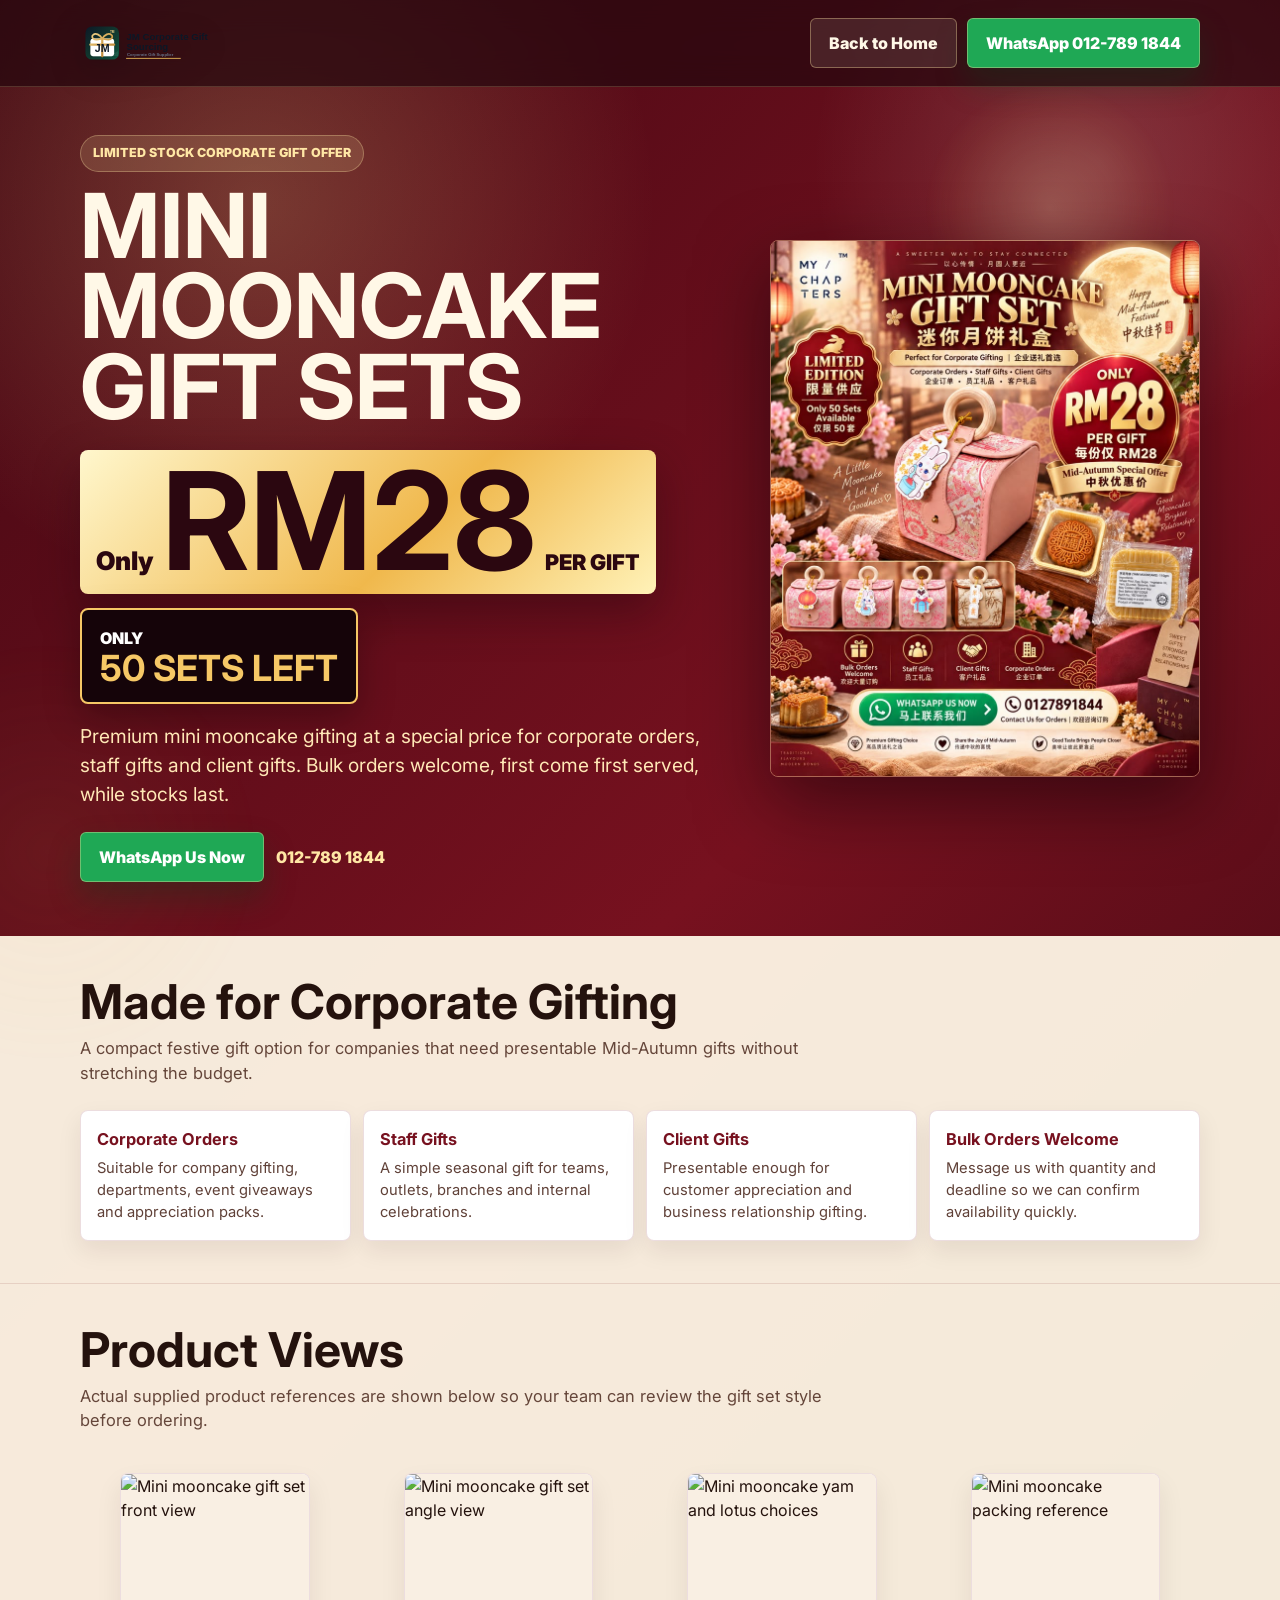
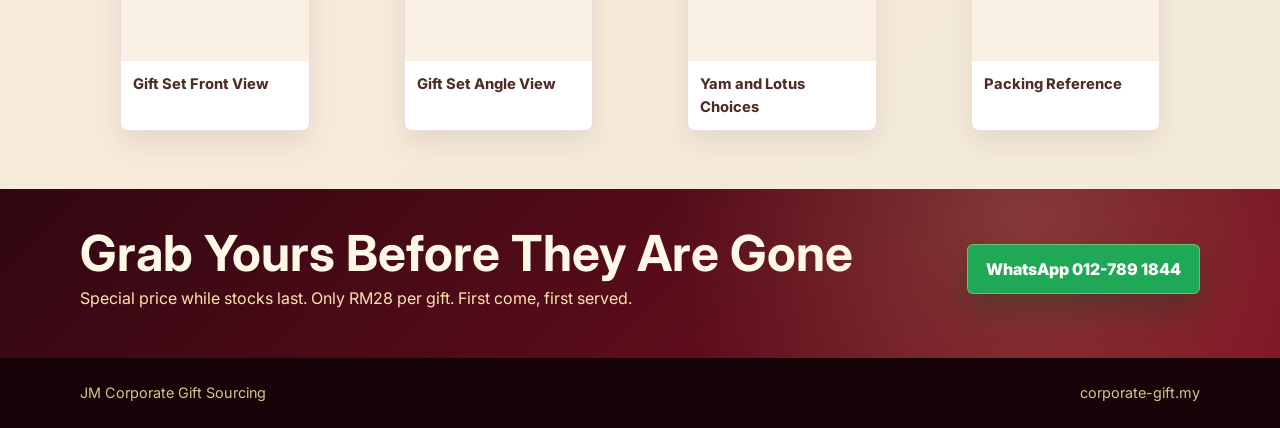
==== mooncake.html @ f796408e "Add files via upload" ====
<!doctype html>
<html lang="en">
<head>
  <meta charset="utf-8">
  <meta name="viewport" content="width=device-width, initial-scale=1">
  <meta name="theme-color" content="#7a1020">
  <title>Mini Mooncake Gift Sets RM28 | Corporate Gifting Malaysia</title>
  <meta name="description" content="Mini mooncake gift sets for corporate orders, staff gifts and client gifts. Special price only RM28 per gift, limited stock while stocks last.">
  <meta name="robots" content="index, follow">
  <link rel="canonical" href="https://corporate-gift.my/mooncake.html">
  <meta property="og:type" content="website">
  <meta property="og:site_name" content="JM Corporate Gift Sourcing">
  <meta property="og:locale" content="en_MY">
  <meta property="og:title" content="Mini Mooncake Gift Sets RM28">
  <meta property="og:description" content="Premium mini mooncake gift sets for corporate orders. Only 50 sets left, only RM28 per gift.">
  <meta property="og:url" content="https://corporate-gift.my/mooncake.html">
  <meta property="og:image" content="https://corporate-gift.my/Poster.jpeg">
  <meta property="og:image:width" content="864">
  <meta property="og:image:height" content="1080">
  <meta name="twitter:card" content="summary_large_image">
  <meta name="twitter:title" content="Mini Mooncake Gift Sets RM28">
  <meta name="twitter:description" content="Corporate mooncake gifting offer. Only RM28 per gift while stocks last.">
  <meta name="twitter:image" content="https://corporate-gift.my/Poster.jpeg">
  <link rel="icon" type="image/svg+xml" href="brand-logo.svg">
  <link rel="apple-touch-icon" href="brand-logo-256.png">
  <link rel="preconnect" href="https://fonts.googleapis.com">
  <link rel="preconnect" href="https://fonts.gstatic.com" crossorigin>
  <link href="https://fonts.googleapis.com/css2?family=Inter:wght@400;500;600;700;800;900&display=swap" rel="stylesheet">
  <style>
    :root {
      color-scheme: dark;
      --burgundy: #77111f;
      --deep: #2b0710;
      --gold: #f6c866;
      --soft-gold: #ffe7a5;
      --cream: #fff8e7;
      --muted: #f2d8aa;
      --ink: #24120d;
      --green: #1fa855;
    }

    * {
      box-sizing: border-box;
    }

    html {
      scroll-behavior: smooth;
    }

    body {
      margin: 0;
      font-family: Inter, system-ui, -apple-system, BlinkMacSystemFont, "Segoe UI", sans-serif;
      line-height: 1.5;
      color: var(--cream);
      overflow-x: hidden;
      background:
        radial-gradient(circle at 20% 10%, rgba(255, 224, 144, 0.22), transparent 25rem),
        radial-gradient(circle at 86% 8%, rgba(255, 248, 231, 0.16), transparent 18rem),
        linear-gradient(135deg, #430813 0%, var(--burgundy) 48%, #2d070e 100%);
    }

    a {
      color: inherit;
    }

    img {
      display: block;
      max-width: 100%;
      height: auto;
    }

    .page-shell {
      min-height: 100vh;
      overflow: hidden;
      position: relative;
    }

    .page-shell::before,
    .page-shell::after {
      content: "";
      position: fixed;
      inset: auto;
      pointer-events: none;
      border-radius: 999px;
      filter: blur(1px);
      opacity: 0.24;
    }

    .page-shell::before {
      width: 16rem;
      height: 16rem;
      right: 8vw;
      top: 5rem;
      background: radial-gradient(circle, rgba(255, 240, 180, 0.86), rgba(255, 208, 102, 0.18) 54%, transparent 70%);
    }

    .page-shell::after {
      width: 28rem;
      height: 28rem;
      left: -11rem;
      bottom: -11rem;
      background: radial-gradient(circle, rgba(246, 200, 102, 0.25), transparent 70%);
    }

    .container {
      width: min(1120px, calc(100% - 32px));
      margin: 0 auto;
      position: relative;
      z-index: 1;
    }

    .site-header {
      padding: 18px 0;
      border-bottom: 1px solid rgba(255, 231, 165, 0.18);
      background: rgba(38, 7, 14, 0.72);
      backdrop-filter: blur(16px);
    }

    .header-inner {
      display: flex;
      align-items: center;
      justify-content: space-between;
      gap: 18px;
    }

    .brand {
      display: inline-flex;
      align-items: center;
      gap: 12px;
      text-decoration: none;
      min-width: 0;
    }

    .brand img {
      width: 178px;
      max-width: 52vw;
      filter: drop-shadow(0 8px 18px rgba(0, 0, 0, 0.24));
    }

    .header-actions {
      display: flex;
      align-items: center;
      gap: 10px;
    }

    .button {
      display: inline-flex;
      align-items: center;
      justify-content: center;
      min-height: 46px;
      padding: 12px 18px;
      border-radius: 6px;
      border: 1px solid rgba(255, 231, 165, 0.36);
      text-decoration: none;
      font-weight: 850;
      letter-spacing: 0;
      white-space: nowrap;
      transition: transform 160ms ease, box-shadow 160ms ease, background 160ms ease;
    }

    .button:hover,
    .button:focus-visible {
      transform: translateY(-1px);
    }

    .button-primary {
      background: var(--green);
      color: white;
      box-shadow: 0 16px 32px rgba(4, 67, 29, 0.3);
    }

    .button-secondary {
      background: rgba(255, 248, 231, 0.1);
      color: var(--cream);
    }

    .hero {
      padding: 48px 0 54px;
    }

    .hero-grid {
      display: grid;
      grid-template-columns: minmax(0, 1.02fr) minmax(320px, 0.72fr);
      gap: clamp(28px, 5vw, 58px);
      align-items: center;
    }

    .hero-grid > * {
      min-width: 0;
    }

    .eyebrow {
      display: inline-flex;
      align-items: center;
      gap: 8px;
      margin: 0 0 14px;
      padding: 8px 12px;
      border-radius: 999px;
      background: rgba(255, 231, 165, 0.14);
      border: 1px solid rgba(255, 231, 165, 0.3);
      color: var(--soft-gold);
      font-size: 0.78rem;
      font-weight: 850;
      text-transform: uppercase;
    }

    h1 {
      margin: 0;
      max-width: 780px;
      font-size: clamp(2.7rem, 7vw, 5.8rem);
      line-height: 0.9;
      letter-spacing: 0;
      text-transform: uppercase;
    }

    h1 span {
      display: block;
    }

    .price-row {
      display: flex;
      align-items: end;
      gap: 14px;
      flex-wrap: wrap;
      margin: 22px 0 18px;
    }

    .price {
      display: inline-flex;
      align-items: baseline;
      gap: 8px;
      color: var(--deep);
      background: linear-gradient(135deg, #fff7cd, #f0b84c 58%, #fff2b8);
      padding: 10px 16px 12px;
      border-radius: 8px;
      box-shadow: 0 18px 46px rgba(42, 7, 16, 0.46);
      font-weight: 950;
      line-height: 0.9;
    }

    .price small {
      font-size: clamp(1rem, 3vw, 1.6rem);
    }

    .price strong {
      font-size: clamp(4rem, 12vw, 8.5rem);
      letter-spacing: 0;
    }

    .price span {
      display: block;
      max-width: 6rem;
      font-size: clamp(0.95rem, 2.2vw, 1.35rem);
      line-height: 1;
      text-transform: uppercase;
    }

    .stock-badge {
      display: inline-flex;
      flex-direction: column;
      justify-content: center;
      min-height: 96px;
      padding: 14px 18px;
      border-radius: 8px;
      color: white;
      background: #150409;
      border: 2px solid var(--gold);
      box-shadow: 0 14px 36px rgba(0, 0, 0, 0.28);
      text-transform: uppercase;
      font-weight: 900;
    }

    .stock-badge strong {
      color: var(--gold);
      font-size: clamp(1.35rem, 4vw, 2.25rem);
      line-height: 1;
    }

    .hero-copy {
      margin: 0;
      max-width: 640px;
      color: #ffe8b6;
      font-size: clamp(1rem, 2.1vw, 1.2rem);
    }

    .cta-row {
      display: flex;
      align-items: center;
      gap: 12px;
      flex-wrap: wrap;
      margin-top: 24px;
    }

    .phone-note {
      color: var(--soft-gold);
      font-weight: 850;
    }

    .poster-panel {
      display: block;
      position: relative;
      width: 100%;
      max-width: 430px;
      justify-self: end;
    }

    .poster-panel img {
      width: 100%;
      border-radius: 8px;
      border: 1px solid rgba(255, 231, 165, 0.4);
      box-shadow: 0 26px 70px rgba(12, 2, 5, 0.5);
    }

    .section {
      padding: 42px 0;
      background: rgba(255, 248, 231, 0.94);
      color: var(--ink);
    }

    .section + .section {
      border-top: 1px solid rgba(119, 17, 31, 0.12);
    }

    .section h2 {
      margin: 0 0 10px;
      font-size: clamp(1.7rem, 4vw, 3rem);
      line-height: 1;
      letter-spacing: 0;
    }

    .section-intro {
      margin: 0 0 24px;
      color: #65463a;
      max-width: 760px;
      font-size: 1.03rem;
    }

    .benefits {
      display: grid;
      grid-template-columns: repeat(4, minmax(0, 1fr));
      gap: 12px;
      margin-top: 24px;
    }

    .benefit {
      min-height: 104px;
      padding: 16px;
      border-radius: 8px;
      background: white;
      border: 1px solid rgba(119, 17, 31, 0.14);
      box-shadow: 0 10px 24px rgba(44, 18, 11, 0.08);
    }

    .benefit strong {
      display: block;
      margin-bottom: 6px;
      color: var(--burgundy);
      font-size: 1.02rem;
    }

    .benefit p {
      margin: 0;
      color: #604138;
      font-size: 0.92rem;
    }

    .gallery {
      display: grid;
      grid-template-columns: repeat(4, minmax(0, 1fr));
      gap: 14px;
    }

    .product {
      overflow: hidden;
      border-radius: 8px;
      background: white;
      border: 1px solid rgba(119, 17, 31, 0.14);
      box-shadow: 0 12px 26px rgba(44, 18, 11, 0.08);
    }

    .product img {
      width: 100%;
      aspect-ratio: 1 / 1;
      object-fit: cover;
      background: #f9efe3;
    }

    .product span {
      display: block;
      min-height: 48px;
      padding: 12px;
      color: #4d2d25;
      font-size: 0.92rem;
      font-weight: 750;
    }

    .final-cta {
      padding: 40px 0 48px;
      background:
        radial-gradient(circle at 80% 20%, rgba(255, 231, 165, 0.2), transparent 22rem),
        linear-gradient(135deg, #300711, #7d1021);
      color: var(--cream);
    }

    .final-inner {
      display: grid;
      grid-template-columns: minmax(0, 1fr) auto;
      gap: 24px;
      align-items: center;
    }

    .final-inner h2 {
      margin: 0 0 8px;
      font-size: clamp(1.8rem, 4vw, 3.1rem);
      line-height: 1;
      letter-spacing: 0;
    }

    .final-inner p {
      margin: 0;
      color: #ffe5ad;
    }

    .site-footer {
      padding: 24px 0;
      background: #160408;
      color: #dec08c;
      font-size: 0.9rem;
    }

    .footer-inner {
      display: flex;
      justify-content: space-between;
      gap: 16px;
      flex-wrap: wrap;
    }

    @media (max-width: 860px) {
      .hero-grid,
      .final-inner {
        grid-template-columns: 1fr;
      }

      .poster-panel {
        justify-self: start;
        max-width: 100%;
      }

      .benefits,
      .gallery {
        grid-template-columns: repeat(2, minmax(0, 1fr));
      }
    }

    @media (max-width: 560px) {
      .container {
        width: 100%;
        max-width: none;
        padding-inline: 12px;
      }

      .site-header {
        padding: 12px 0;
      }

      .header-inner {
        align-items: flex-start;
        flex-direction: column;
      }

      .header-actions,
      .cta-row {
        width: 100%;
      }

      .header-actions {
        align-items: stretch;
        flex-direction: column;
      }

      .button {
        width: 100%;
        white-space: normal;
        text-align: center;
      }

      .hero {
        padding: 30px 0 36px;
      }

      h1 {
        font-size: 2.35rem;
        line-height: 1;
      }

      .hero-grid,
      .final-inner {
        width: 100%;
        max-width: 100%;
        overflow: hidden;
      }

      .price {
        width: calc(100vw - 24px);
        max-width: calc(100vw - 24px);
        justify-content: center;
        gap: 6px;
        padding: 10px 12px 12px;
      }

      .price small {
        font-size: 0.92rem;
      }

      .price strong {
        font-size: 3.25rem;
      }

      .price span {
        max-width: 3.2rem;
        font-size: 0.78rem;
        line-height: 1.05;
      }

      .stock-badge {
        width: calc(100vw - 24px);
        max-width: calc(100vw - 24px);
        text-align: center;
      }

      .poster-panel,
      .poster-panel img {
        width: calc(100vw - 24px);
        max-width: calc(100vw - 24px);
      }

      .benefits,
      .gallery {
        grid-template-columns: 1fr;
      }

      .final-inner {
        text-align: left;
      }
    }
  </style>
</head>
<body>
  <div class="page-shell">
    <header class="site-header">
      <div class="container header-inner">
        <a class="brand" href="https://corporate-gift.my/" aria-label="JM Corporate Gift Sourcing home">
          <img src="brand-logo-horizontal.svg" alt="JM Corporate Gift Sourcing">
        </a>
        <nav class="header-actions" aria-label="Page actions">
          <a class="button button-secondary" href="https://corporate-gift.my/">Back to Home</a>
          <a class="button button-primary" href="https://wa.me/60127891844?text=Hi%2C%20I%20am%20interested%20in%20the%20Mini%20Mooncake%20Gift%20Set%20special%20price%20RM28%20per%20gift.%20Is%20it%20still%20available%3F">WhatsApp 012-789 1844</a>
        </nav>
      </div>
    </header>

    <main>
      <section class="hero">
        <div class="container hero-grid">
          <div>
            <p class="eyebrow">Limited Stock Corporate Gift Offer</p>
            <h1><span>Mini Mooncake</span><span>Gift Sets</span></h1>
            <div class="price-row" aria-label="Offer price and stock status">
              <div class="price">
                <small>Only</small>
                <strong>RM28</strong>
                <span>Per Gift</span>
              </div>
              <div class="stock-badge">
                <span>Only</span>
                <strong>50 Sets Left</strong>
              </div>
            </div>
            <p class="hero-copy">Premium mini mooncake gifting at a special price for corporate orders, staff gifts and client gifts. Bulk orders welcome, first come first served, while stocks last.</p>
            <div class="cta-row">
              <a class="button button-primary" href="https://wa.me/60127891844?text=Hi%2C%20I%20am%20interested%20in%20the%20Mini%20Mooncake%20Gift%20Set%20special%20price%20RM28%20per%20gift.%20Is%20it%20still%20available%3F">WhatsApp Us Now</a>
              <span class="phone-note">012-789 1844</span>
            </div>
          </div>
          <a class="poster-panel" href="https://wa.me/60127891844?text=Hi%2C%20I%20am%20interested%20in%20the%20Mini%20Mooncake%20Gift%20Set%20special%20price%20RM28%20per%20gift.%20Is%20it%20still%20available%3F" aria-label="WhatsApp JM Corporate Gift Sourcing about the mini mooncake offer">
            <img src="Poster.jpeg" alt="Mini Mooncake special price RM28 per gift, only 50 sets left">
          </a>
        </div>
      </section>

      <section class="section">
        <div class="container">
          <h2>Made for Corporate Gifting</h2>
          <p class="section-intro">A compact festive gift option for companies that need presentable Mid-Autumn gifts without stretching the budget.</p>
          <div class="benefits" aria-label="Offer highlights">
            <div class="benefit">
              <strong>Corporate Orders</strong>
              <p>Suitable for company gifting, departments, event giveaways and appreciation packs.</p>
            </div>
            <div class="benefit">
              <strong>Staff Gifts</strong>
              <p>A simple seasonal gift for teams, outlets, branches and internal celebrations.</p>
            </div>
            <div class="benefit">
              <strong>Client Gifts</strong>
              <p>Presentable enough for customer appreciation and business relationship gifting.</p>
            </div>
            <div class="benefit">
              <strong>Bulk Orders Welcome</strong>
              <p>Message us with quantity and deadline so we can confirm availability quickly.</p>
            </div>
          </div>
        </div>
      </section>

      <section class="section">
        <div class="container">
          <h2>Product Views</h2>
          <p class="section-intro">Actual supplied product references are shown below so your team can review the gift set style before ordering.</p>
          <div class="gallery">
            <figure class="product">
              <img src="Mooncake/Mini%20Mooncake%20Gift%20%28Front%20View%29.jpeg" alt="Mini mooncake gift set front view">
              <span>Gift Set Front View</span>
            </figure>
            <figure class="product">
              <img src="Mooncake/Mini%20Mooncake%20Gift%20%2845%20Degree%20Front%20View%29.jpeg" alt="Mini mooncake gift set angle view">
              <span>Gift Set Angle View</span>
            </figure>
            <figure class="product">
              <img src="Mooncake/Mini%20Mooncake%20Choice%20%28Yam%20%26%20Lotus%29.jpeg" alt="Mini mooncake yam and lotus choices">
              <span>Yam and Lotus Choices</span>
            </figure>
            <figure class="product">
              <img src="Mooncake/Mini%20Mooncake%20%28Packing%29.jpeg" alt="Mini mooncake packing reference">
              <span>Packing Reference</span>
            </figure>
          </div>
        </div>
      </section>

      <section class="final-cta">
        <div class="container final-inner">
          <div>
            <h2>Grab Yours Before They Are Gone</h2>
            <p>Special price while stocks last. Only RM28 per gift. First come, first served.</p>
          </div>
          <a class="button button-primary" href="https://wa.me/60127891844?text=Hi%2C%20I%20am%20interested%20in%20the%20Mini%20Mooncake%20Gift%20Set%20special%20price%20RM28%20per%20gift.%20Is%20it%20still%20available%3F">WhatsApp 012-789 1844</a>
        </div>
      </section>
    </main>

    <footer class="site-footer">
      <div class="container footer-inner">
        <span>JM Corporate Gift Sourcing</span>
        <span>corporate-gift.my</span>
      </div>
    </footer>
  </div>
</body>
</html>
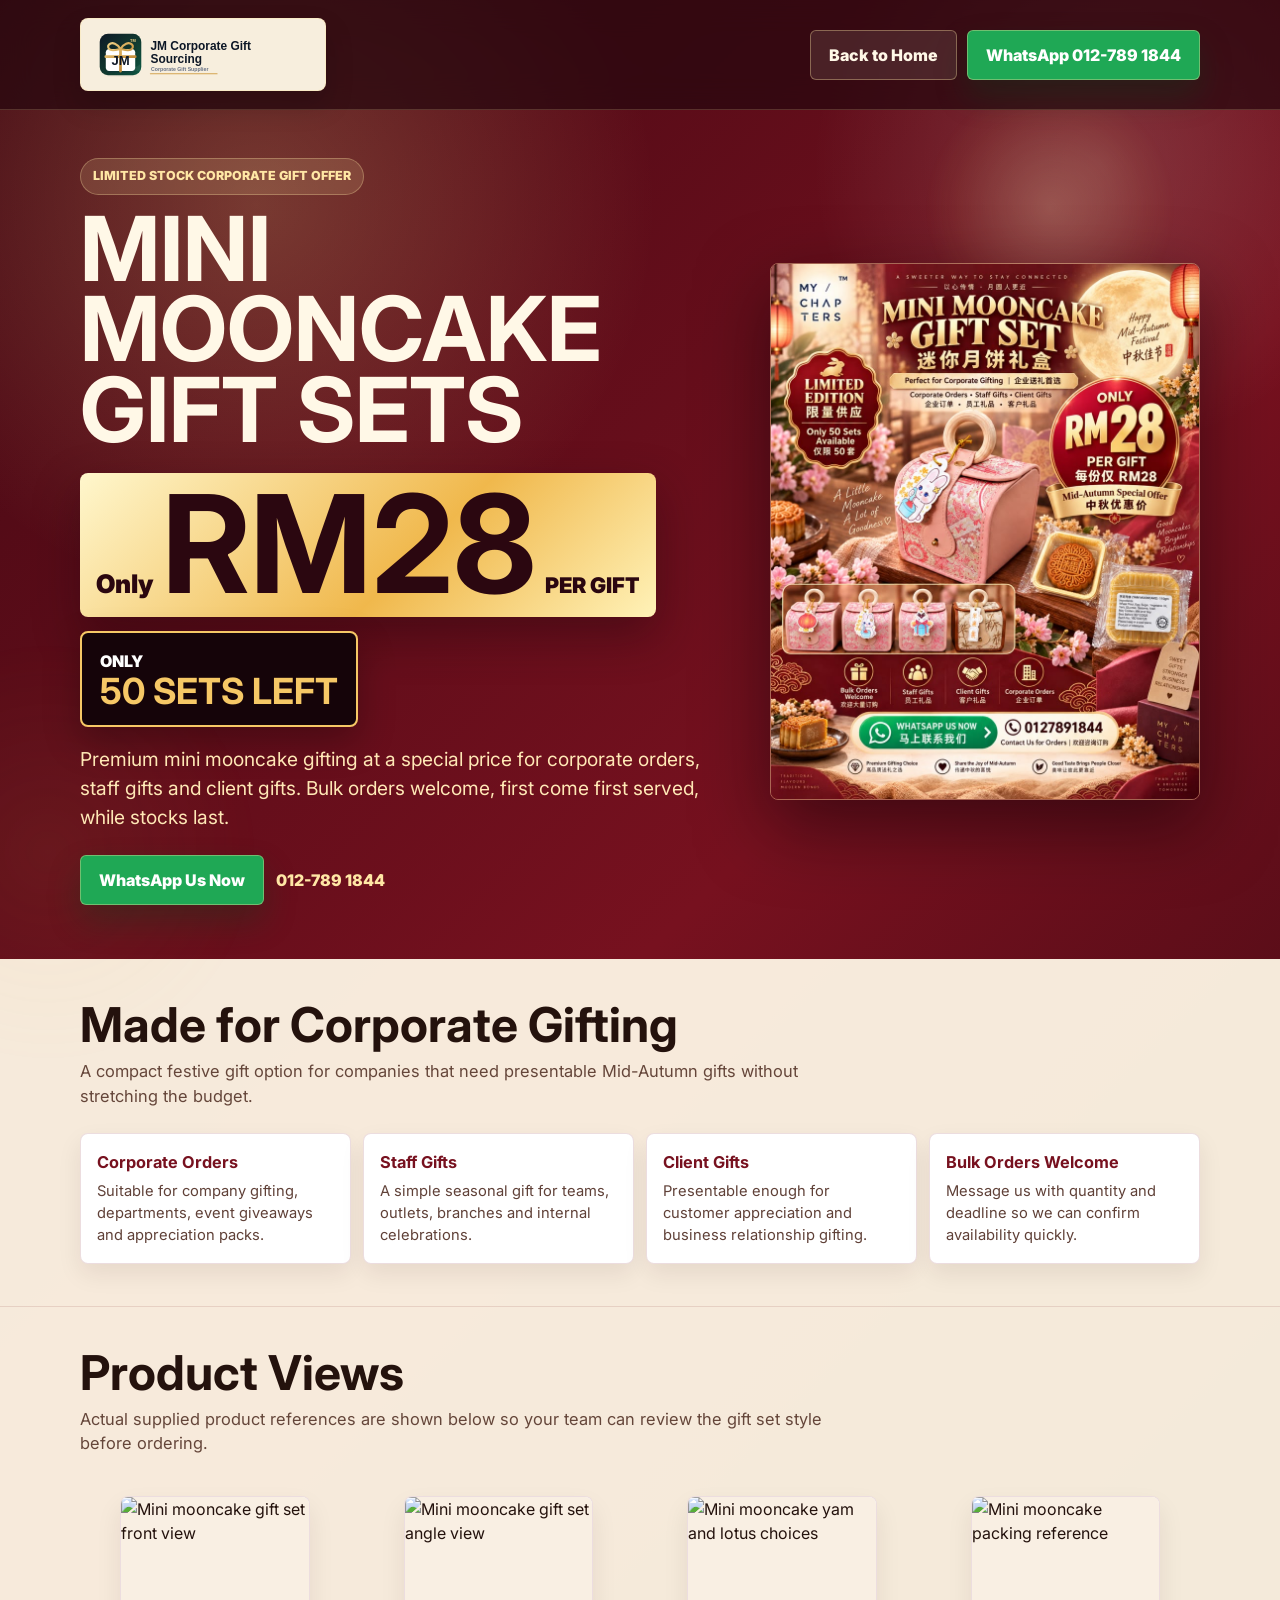
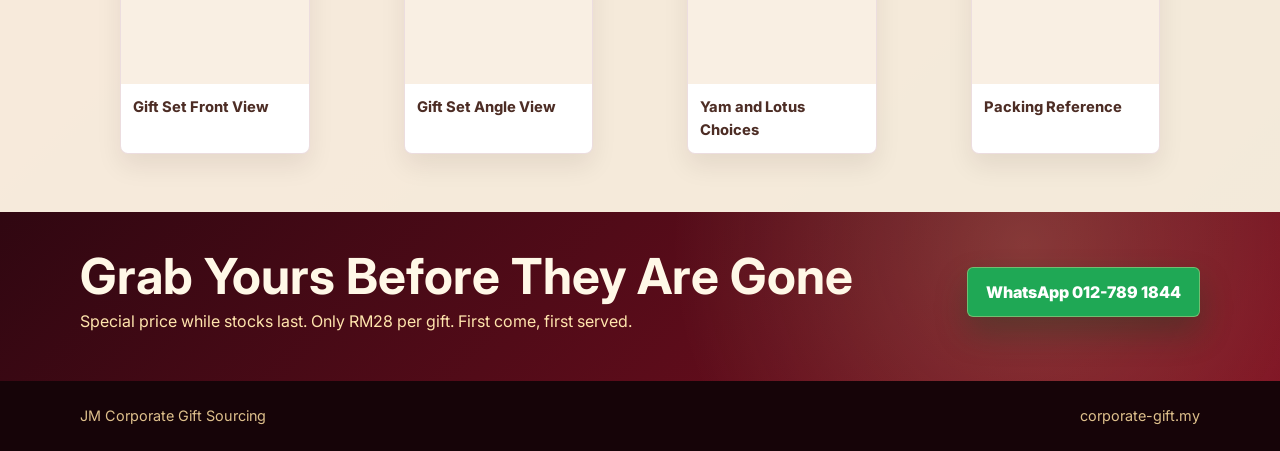
==== commit 06008395: "Add files via upload" ====
--- a/mooncake.html
+++ b/mooncake.html
@@ -127,14 +127,19 @@
       display: inline-flex;
       align-items: center;
       gap: 12px;
+      min-height: 54px;
+      padding: 8px 12px;
+      border: 1px solid rgba(255, 231, 165, 0.4);
+      border-radius: 8px;
+      background: rgba(255, 248, 231, 0.96);
+      box-shadow: 0 14px 28px rgba(0, 0, 0, 0.18);
       text-decoration: none;
       min-width: 0;
     }
 
     .brand img {
-      width: 178px;
-      max-width: 52vw;
-      filter: drop-shadow(0 8px 18px rgba(0, 0, 0, 0.24));
+      width: 220px;
+      max-width: 56vw;
     }
 
     .header-actions {
@@ -466,6 +471,16 @@
       .header-inner {
         align-items: flex-start;
         flex-direction: column;
+      }
+
+      .brand {
+        width: 100%;
+        justify-content: center;
+      }
+
+      .brand img {
+        width: min(240px, 72vw);
+        max-width: 100%;
       }
 
       .header-actions,
@@ -619,19 +634,19 @@
           <p class="section-intro">Actual supplied product references are shown below so your team can review the gift set style before ordering.</p>
           <div class="gallery">
             <figure class="product">
-              <img src="Mooncake/Mini%20Mooncake%20Gift%20%28Front%20View%29.jpeg" alt="Mini mooncake gift set front view">
+              <img src="Mooncake/product-front.jpeg" alt="Mini mooncake gift set front view">
               <span>Gift Set Front View</span>
             </figure>
             <figure class="product">
-              <img src="Mooncake/Mini%20Mooncake%20Gift%20%2845%20Degree%20Front%20View%29.jpeg" alt="Mini mooncake gift set angle view">
+              <img src="Mooncake/product-angle.jpeg" alt="Mini mooncake gift set angle view">
               <span>Gift Set Angle View</span>
             </figure>
             <figure class="product">
-              <img src="Mooncake/Mini%20Mooncake%20Choice%20%28Yam%20%26%20Lotus%29.jpeg" alt="Mini mooncake yam and lotus choices">
+              <img src="Mooncake/product-choice.jpeg" alt="Mini mooncake yam and lotus choices">
               <span>Yam and Lotus Choices</span>
             </figure>
             <figure class="product">
-              <img src="Mooncake/Mini%20Mooncake%20%28Packing%29.jpeg" alt="Mini mooncake packing reference">
+              <img src="Mooncake/product-packing.jpeg" alt="Mini mooncake packing reference">
               <span>Packing Reference</span>
             </figure>
           </div>
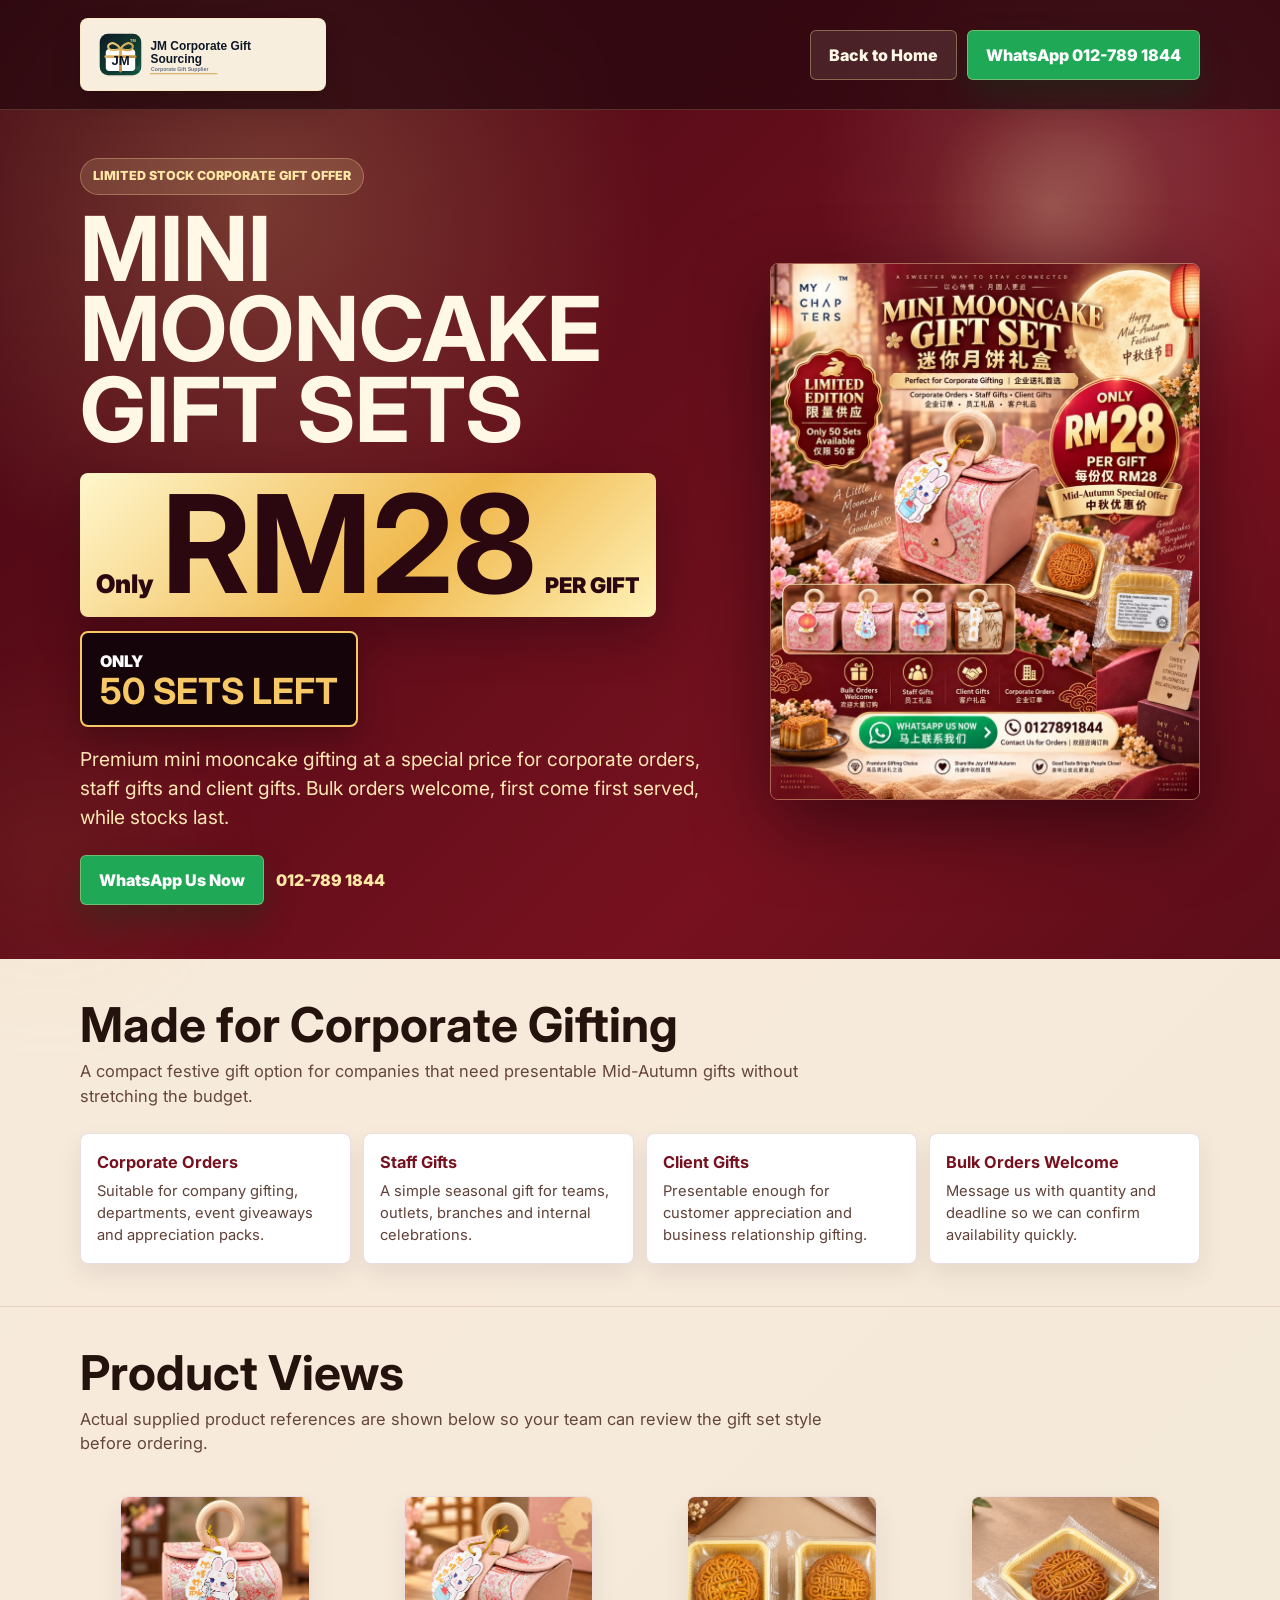
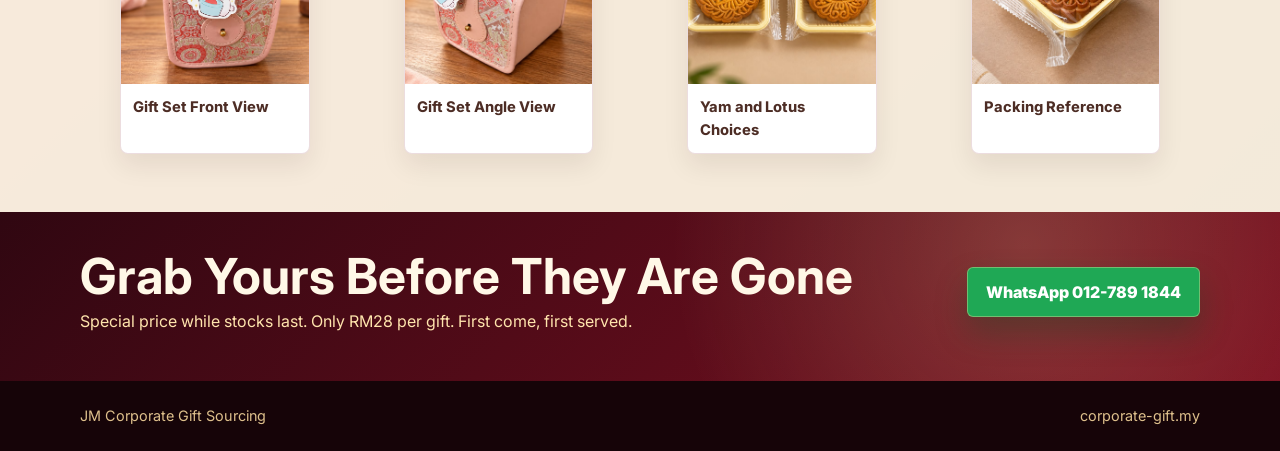
==== commit c1e5a922: "Add files via upload" ====
--- a/mooncake.html
+++ b/mooncake.html
@@ -14,13 +14,16 @@
   <meta property="og:title" content="Mini Mooncake Gift Sets RM28">
   <meta property="og:description" content="Premium mini mooncake gift sets for corporate orders. Only 50 sets left, only RM28 per gift.">
   <meta property="og:url" content="https://corporate-gift.my/mooncake.html">
-  <meta property="og:image" content="https://corporate-gift.my/Poster.jpeg">
+  <meta property="og:image" content="https://corporate-gift.my/mooncake-preview-20260914.jpeg">
+  <meta property="og:image:secure_url" content="https://corporate-gift.my/mooncake-preview-20260914.jpeg">
+  <meta property="og:image:type" content="image/jpeg">
   <meta property="og:image:width" content="864">
   <meta property="og:image:height" content="1080">
+  <meta property="og:image:alt" content="Mini Mooncake gift sets special price RM28 per gift, only 50 sets left">
   <meta name="twitter:card" content="summary_large_image">
   <meta name="twitter:title" content="Mini Mooncake Gift Sets RM28">
   <meta name="twitter:description" content="Corporate mooncake gifting offer. Only RM28 per gift while stocks last.">
-  <meta name="twitter:image" content="https://corporate-gift.my/Poster.jpeg">
+  <meta name="twitter:image" content="https://corporate-gift.my/mooncake-preview-20260914.jpeg">
   <link rel="icon" type="image/svg+xml" href="brand-logo.svg">
   <link rel="apple-touch-icon" href="brand-logo-256.png">
   <link rel="preconnect" href="https://fonts.googleapis.com">
